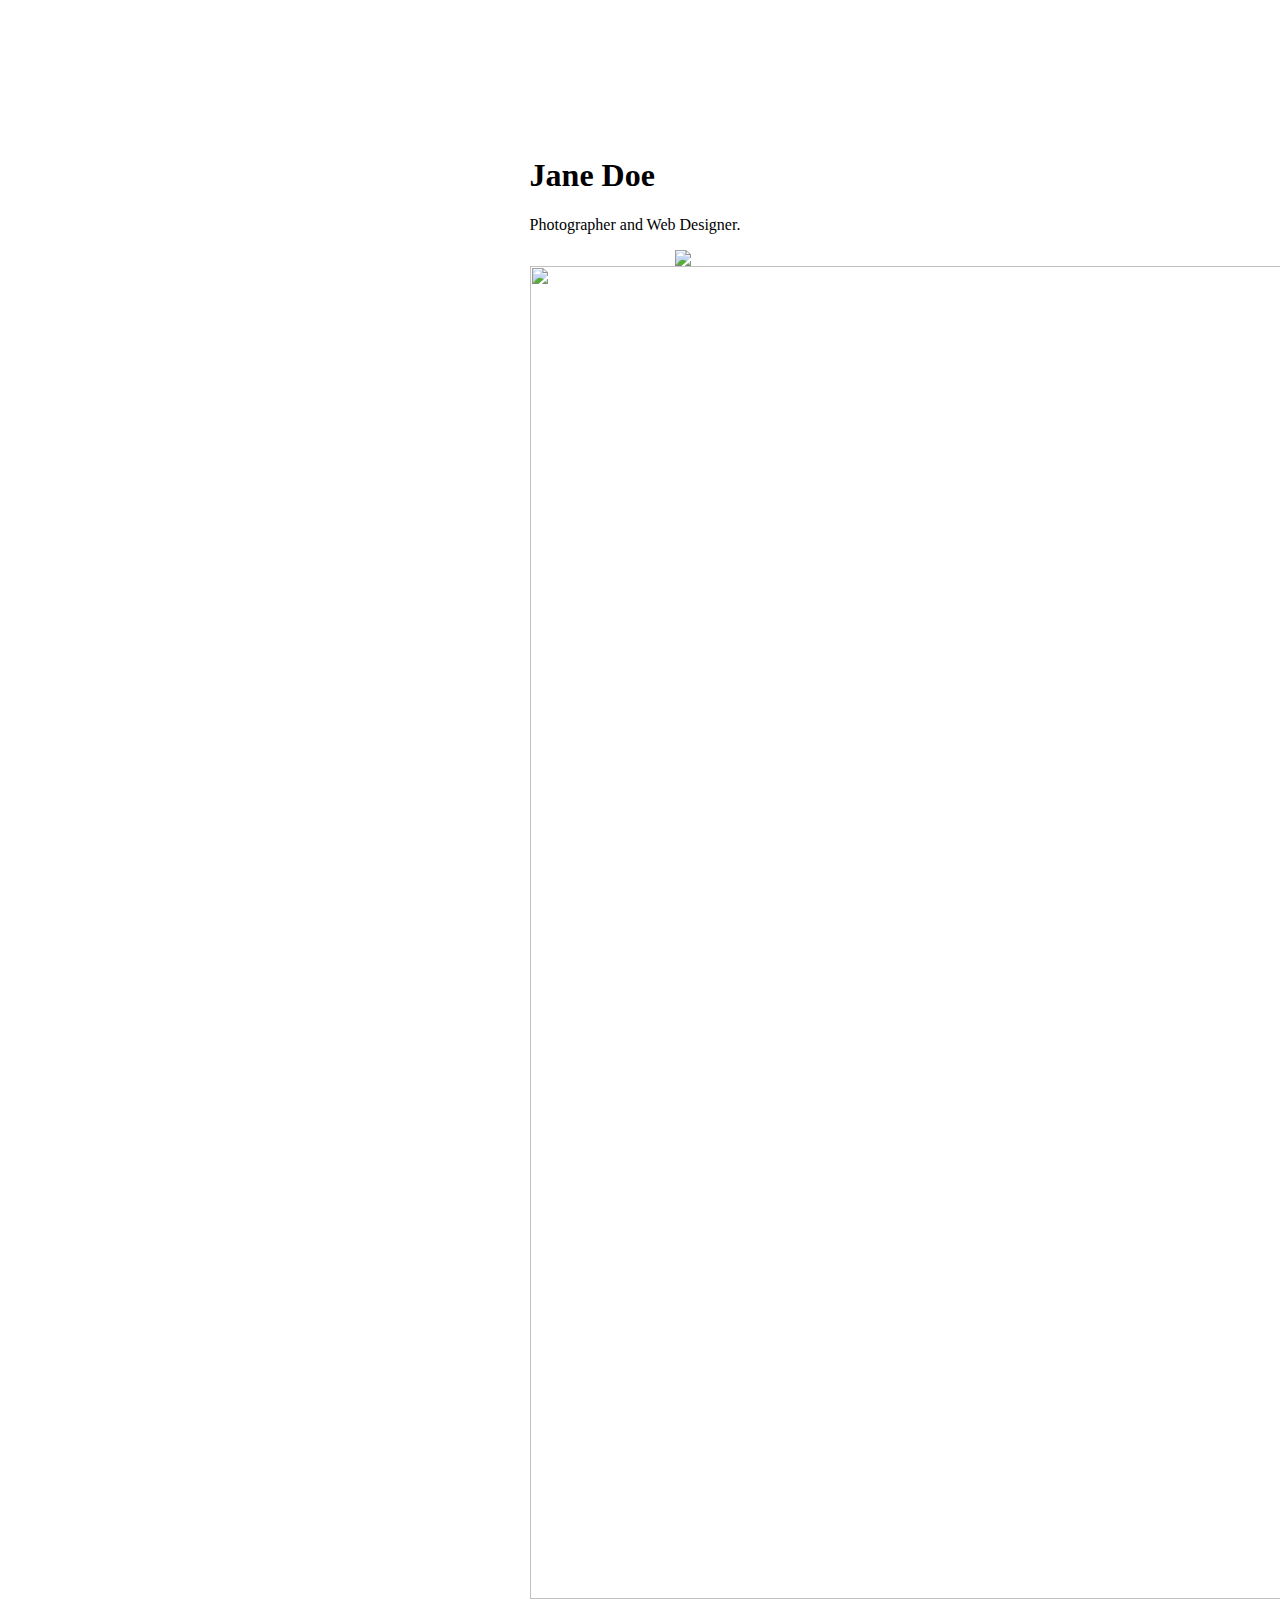
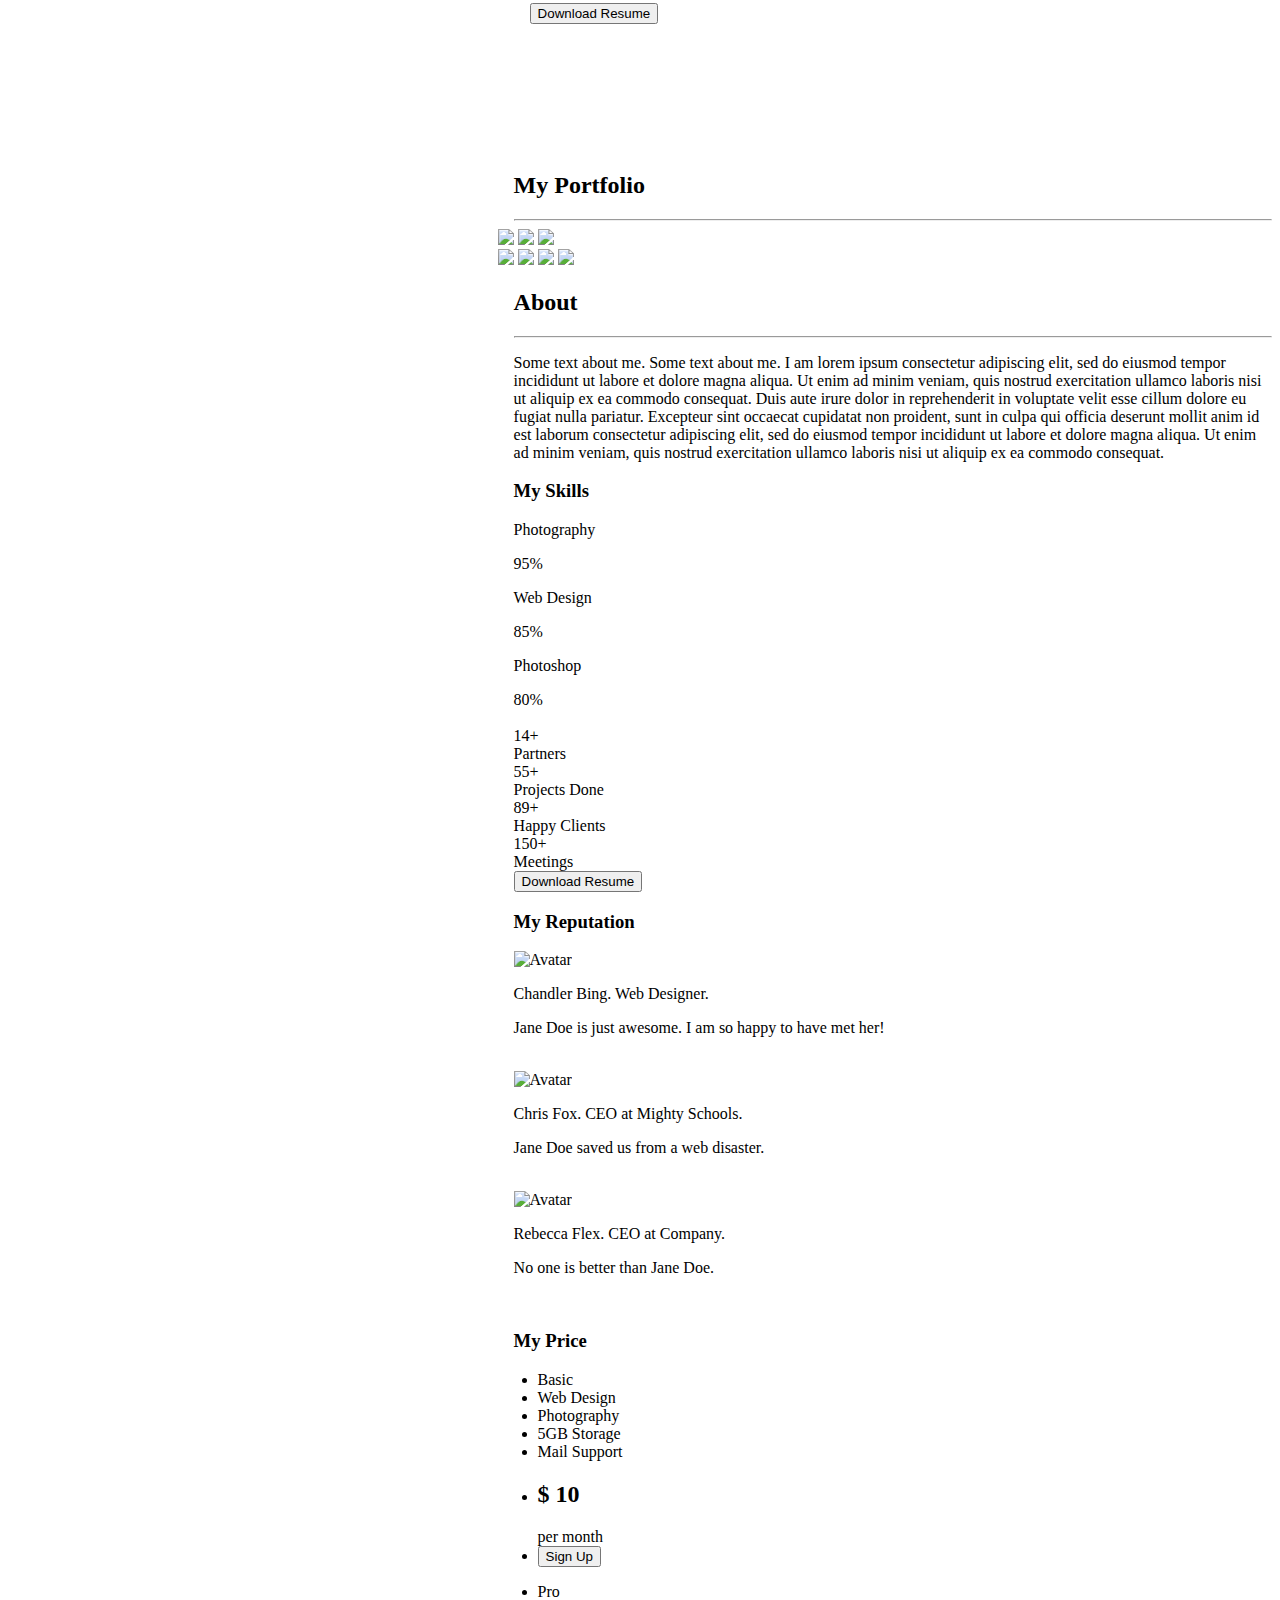
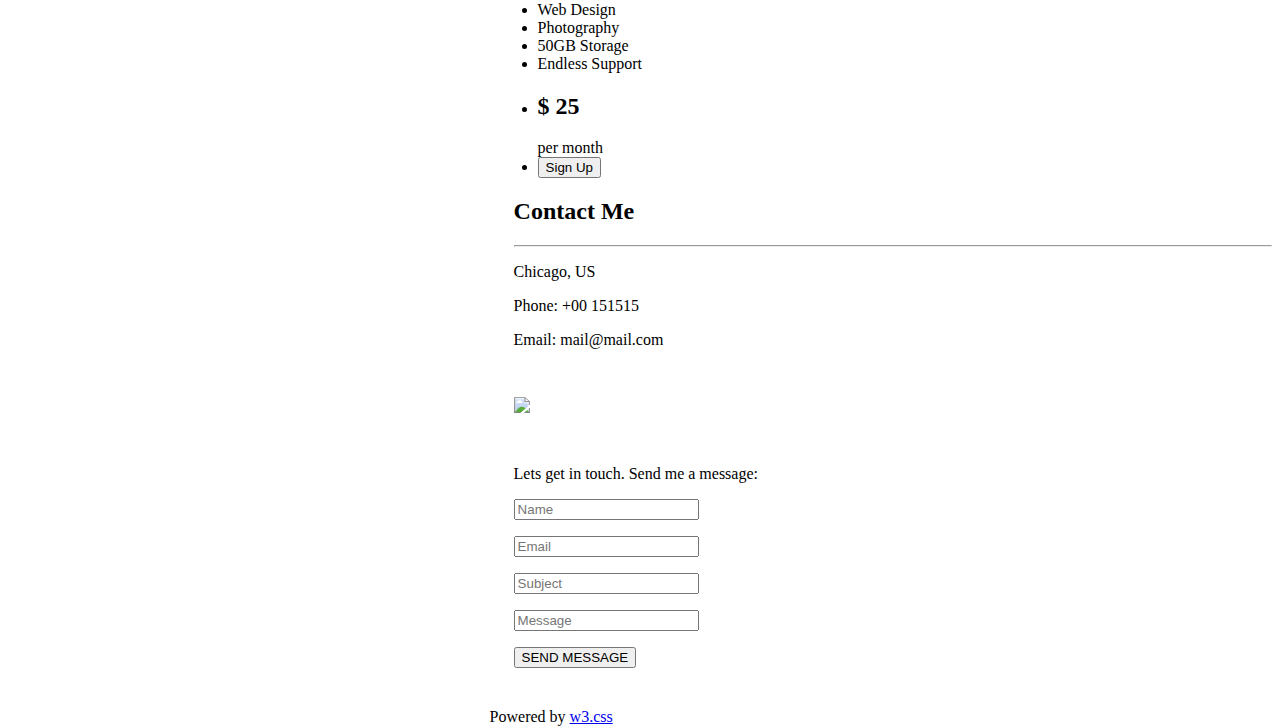
==== tega 2/index.html @ 6f9a1cba "Add files via upload" ====
<!DOCTYPE html>
<html lang="en">
<head>
    <meta charset="UTF-8">
    <meta name="viewport" content="width=device-width, initial-scale=1.0">
    <title>Document</title>
</head>
<body>
    <!-- Sidebar with image -->
<nav class="w3-sidebar w3-hide-medium w3-hide-small" style="width:40%">
    <div class="bgimg"></div>
  </nav>
  
  <!-- Hidden Sidebar (reveals when clicked on menu icon)-->
  <nav class="w3-sidebar w3-black w3-animate-right w3-xxlarge" style="display:none;padding-top:150px;right:0;z-index:2" id="mySidebar">
    <a href="javascript:void(0)" onclick="closeNav()" class="w3-button w3-black w3-xxxlarge w3-display-topright" style="padding:0 12px;">
      <i class="fa fa-remove"></i>
    </a>
    <div class="w3-bar-block w3-center">
      <a href="#" class="w3-bar-item w3-button w3-text-grey w3-hover-black" onclick="closeNav()">Home</a>
      <a href="#portfolio" class="w3-bar-item w3-button w3-text-grey w3-hover-black" onclick="closeNav()">Portfolio</a>
      <a href="#about" class="w3-bar-item w3-button w3-text-grey w3-hover-black" onclick="closeNav()">About</a>
      <a href="#contact" class="w3-bar-item w3-button w3-text-grey w3-hover-black" onclick="closeNav()">Contact</a>
    </div>
  </nav>
  
  <!-- Page Content -->
  <div class="w3-main w3-padding-large" style="margin-left:40%">
  
    <!-- Menu icon to open sidebar -->
    <span class="w3-button w3-top w3-white w3-xxlarge w3-text-grey w3-hover-text-black" style="width:auto;right:0;" onclick="openNav()"><i class="fa fa-bars"></i></span>
  
    <!-- Header -->
    <header class="w3-container w3-center" style="padding:128px 16px" id="home">
      <h1 class="w3-jumbo"><b>Jane Doe</b></h1>
      <p>Photographer and Web Designer.</p>
      <img src="/w3images/profile_girl.jpg" class="w3-image w3-hide-large w3-hide-small w3-round" style="display:block;width:60%;margin:auto;">
      <img src="/w3images/profile_girl.jpg" class="w3-image w3-hide-large w3-hide-medium w3-round" width="1000" height="1333">
      <button class="w3-button w3-light-grey w3-padding-large w3-margin-top">
        <i class="fa fa-download"></i> Download Resume
      </button>
    </header>
  
    <!-- Portfolio Section -->
    <div class="w3-padding-32 w3-content" id="portfolio">
      <h2 class="w3-text-grey">My Portfolio</h2>
      <hr class="w3-opacity">
  
      <!-- Grid for photos -->
      <div class="w3-row-padding" style="margin:0 -16px">
        <div class="w3-half">
          <img src="/w3images/wedding.jpg" style="width:100%">
          <img src="/w3images/rocks.jpg" style="width:100%">
          <img src="/w3images/sailboat.jpg" style="width:100%">
        </div>
  
        <div class="w3-half">
          <img src="/w3images/underwater.jpg" style="width:100%">
          <img src="/w3images/chef.jpg" style="width:100%">
          <img src="/w3images/wedding.jpg" style="width:100%">
          <img src="/w3images/p6.jpg" style="width:100%">
        </div>
      <!-- End photo grid -->
      </div>
    <!-- End Portfolio Section -->
    </div>
  
    <!-- About Section -->
    <div class="w3-content w3-justify w3-text-grey w3-padding-32" id="about">
      <h2>About</h2>
      <hr class="w3-opacity">
      <p>Some text about me. Some text about me. I am lorem ipsum consectetur adipiscing elit, sed do eiusmod tempor incididunt ut labore et dolore magna aliqua. Ut enim ad minim veniam, quis nostrud exercitation ullamco laboris nisi ut aliquip ex ea commodo
        consequat. Duis aute irure dolor in reprehenderit in voluptate velit esse cillum dolore eu fugiat nulla pariatur. Excepteur sint occaecat cupidatat non proident, sunt in culpa qui officia deserunt mollit anim id est laborum consectetur adipiscing
        elit, sed do eiusmod tempor incididunt ut labore et dolore magna aliqua. Ut enim ad minim veniam, quis nostrud exercitation ullamco laboris nisi ut aliquip ex ea commodo consequat.
      </p>
      <h3 class="w3-padding-16">My Skills</h3>
      <p class="w3-wide">Photography</p>
      <div class="w3-light-grey">
        <div class="w3-container w3-center w3-padding-small w3-dark-grey" style="width:95%">95%</div>
      </div>
      <p class="w3-wide">Web Design</p>
      <div class="w3-light-grey">
        <div class="w3-container w3-center w3-padding-small w3-dark-grey" style="width:85%">85%</div>
      </div>
      <p class="w3-wide">Photoshop</p>
      <div class="w3-light-grey">
        <div class="w3-container w3-center w3-padding-small w3-dark-grey" style="width:80%">80%</div>
      </div><br>
  
      <div class="w3-row w3-center w3-dark-grey w3-padding-16 w3-section">
        <div class="w3-quarter w3-section">
          <span class="w3-xlarge">14+</span><br>
          Partners
        </div>
        <div class="w3-quarter w3-section">
          <span class="w3-xlarge">55+</span><br>
          Projects Done
        </div>
        <div class="w3-quarter w3-section">
          <span class="w3-xlarge">89+</span><br>
          Happy Clients
        </div>
        <div class="w3-quarter w3-section">
          <span class="w3-xlarge">150+</span><br>
          Meetings
        </div>
      </div>
  
      <button class="w3-button w3-light-grey w3-padding-large w3-section">
        <i class="fa fa-download"></i> Download Resume
      </button>
  
      <!-- Testimonials -->
      <h3 class="w3-padding-24">My Reputation</h3>
      <img src="/w3images/avatar_smoke.jpg" alt="Avatar" class="w3-left w3-circle w3-margin-right" style="width:80px">
      <p><span class="w3-large w3-text-black w3-margin-right">Chandler Bing.</span> Web Designer.</p>
      <p>Jane Doe is just awesome. I am so happy to have met her!</p><br>
     
      <img src="/w3images/bandmember.jpg" alt="Avatar" class="w3-left w3-circle w3-margin-right" style="width:80px">
      <p><span class="w3-large w3-text-black w3-margin-right">Chris Fox.</span> CEO at Mighty Schools.</p>
      <p>Jane Doe saved us from a web disaster.</p><br>
      
      <img src="/w3images/avatar_g2.jpg" alt="Avatar" class="w3-left w3-circle w3-margin-right" style="width:80px">
      <p><span class="w3-large w3-text-black w3-margin-right">Rebecca Flex.</span> CEO at Company.</p>
      <p>No one is better than Jane Doe.</p><br>
      
      <!-- Grid for pricing tables -->
      <h3 class="w3-padding-16">My Price</h3>
      <div class="w3-row-padding" style="margin:0 -16px">
        <div class="w3-half w3-margin-bottom">
          <ul class="w3-ul w3-center w3-card w3-hover-shadow">
            <li class="w3-dark-grey w3-xlarge w3-padding-32">Basic</li>
            <li class="w3-padding-16">Web Design</li>
            <li class="w3-padding-16">Photography</li>
            <li class="w3-padding-16">5GB Storage</li>
            <li class="w3-padding-16">Mail Support</li>
            <li class="w3-padding-16">
              <h2>$ 10</h2>
              <span class="w3-opacity">per month</span>
            </li>
            <li class="w3-light-grey w3-padding-24">
              <button class="w3-button w3-white w3-padding-large w3-hover-black">Sign Up</button>
            </li>
          </ul>
        </div>
  
        <div class="w3-half">
          <ul class="w3-ul w3-center w3-card w3-hover-shadow">
            <li class="w3-black w3-xlarge w3-padding-32">Pro</li>
            <li class="w3-padding-16">Web Design</li>
            <li class="w3-padding-16">Photography</li>
            <li class="w3-padding-16">50GB Storage</li>
            <li class="w3-padding-16">Endless Support</li>
            <li class="w3-padding-16">
              <h2>$ 25</h2>
              <span class="w3-opacity">per month</span>
            </li>
            <li class="w3-light-grey w3-padding-24">
              <button class="w3-button w3-white w3-padding-large w3-hover-black">Sign Up</button>
            </li>
          </ul>
        </div>
      <!-- End Grid/Pricing tables -->
      </div>
      
    <!-- End About Section -->
    </div>
  
    <!-- Contact Section -->
    <div class="w3-padding-32 w3-content w3-text-grey" id="contact" style="margin-bottom:64px">
      <h2>Contact Me</h2>
      <hr class="w3-opacity">
  
      <div class="w3-section">
        <p><i class="fa fa-map-marker fa-fw w3-xxlarge w3-margin-right"></i> Chicago, US</p>
        <p><i class="fa fa-phone fa-fw w3-xxlarge w3-margin-right"></i> Phone: +00 151515</p>
        <p><i class="fa fa-envelope fa-fw w3-xxlarge w3-margin-right"> </i> Email: mail@mail.com</p>
      </div>
      
      <!-- Image of location/map -->
      <img src="/w3images/map.jpg" class="w3-image w3-greyscale" style="width:100%;margin:32px 0">
     
      <p>Lets get in touch. Send me a message:</p>
      <form action="/action_page.php" target="_blank">
        <p><input class="w3-input w3-padding-16 w3-border" type="text" placeholder="Name" required name="Name"></p>
        <p><input class="w3-input w3-padding-16 w3-border" type="text" placeholder="Email" required name="Email"></p>
        <p><input class="w3-input w3-padding-16 w3-border" type="text" placeholder="Subject" required name="Subject"></p>
        <p><input class="w3-input w3-padding-16 w3-border" type="text" placeholder="Message" required name="Message"></p>
        <p>
          <button class="w3-button w3-light-grey w3-padding-large" type="submit">
            <i class="fa fa-paper-plane"></i> SEND MESSAGE
          </button>
        </p>
      </form>
    <!-- End Contact Section -->
    </div>  
    
    <!-- Footer -->
    <footer class="w3-container w3-padding-64 w3-light-grey w3-center w3-opacity w3-xlarge" style="margin:-24px">
      <i class="fa fa-facebook-official w3-hover-opacity"></i>
      <i class="fa fa-instagram w3-hover-opacity"></i>
      <i class="fa fa-snapchat w3-hover-opacity"></i>
      <i class="fa fa-pinterest-p w3-hover-opacity"></i>
      <i class="fa fa-twitter w3-hover-opacity"></i>
      <i class="fa fa-linkedin w3-hover-opacity"></i>
      <p class="w3-medium">Powered by <a href="https://www.w3schools.com/w3css/default.asp" target="_blank" class="w3-hover-text-green">w3.css</a></p>
    <!-- End footer -->
    </footer>
    
  <!-- END PAGE CONTENT -->
  </div>
  
  <script>
  // Open and close sidebar
  function openNav() {
    document.getElementById("mySidebar").style.width = "60%";
    document.getElementById("mySidebar").style.display = "block";
  }
  
  function closeNav() {
    document.getElementById("mySidebar").style.display = "none";
  }
  </script>
</body>
</html>
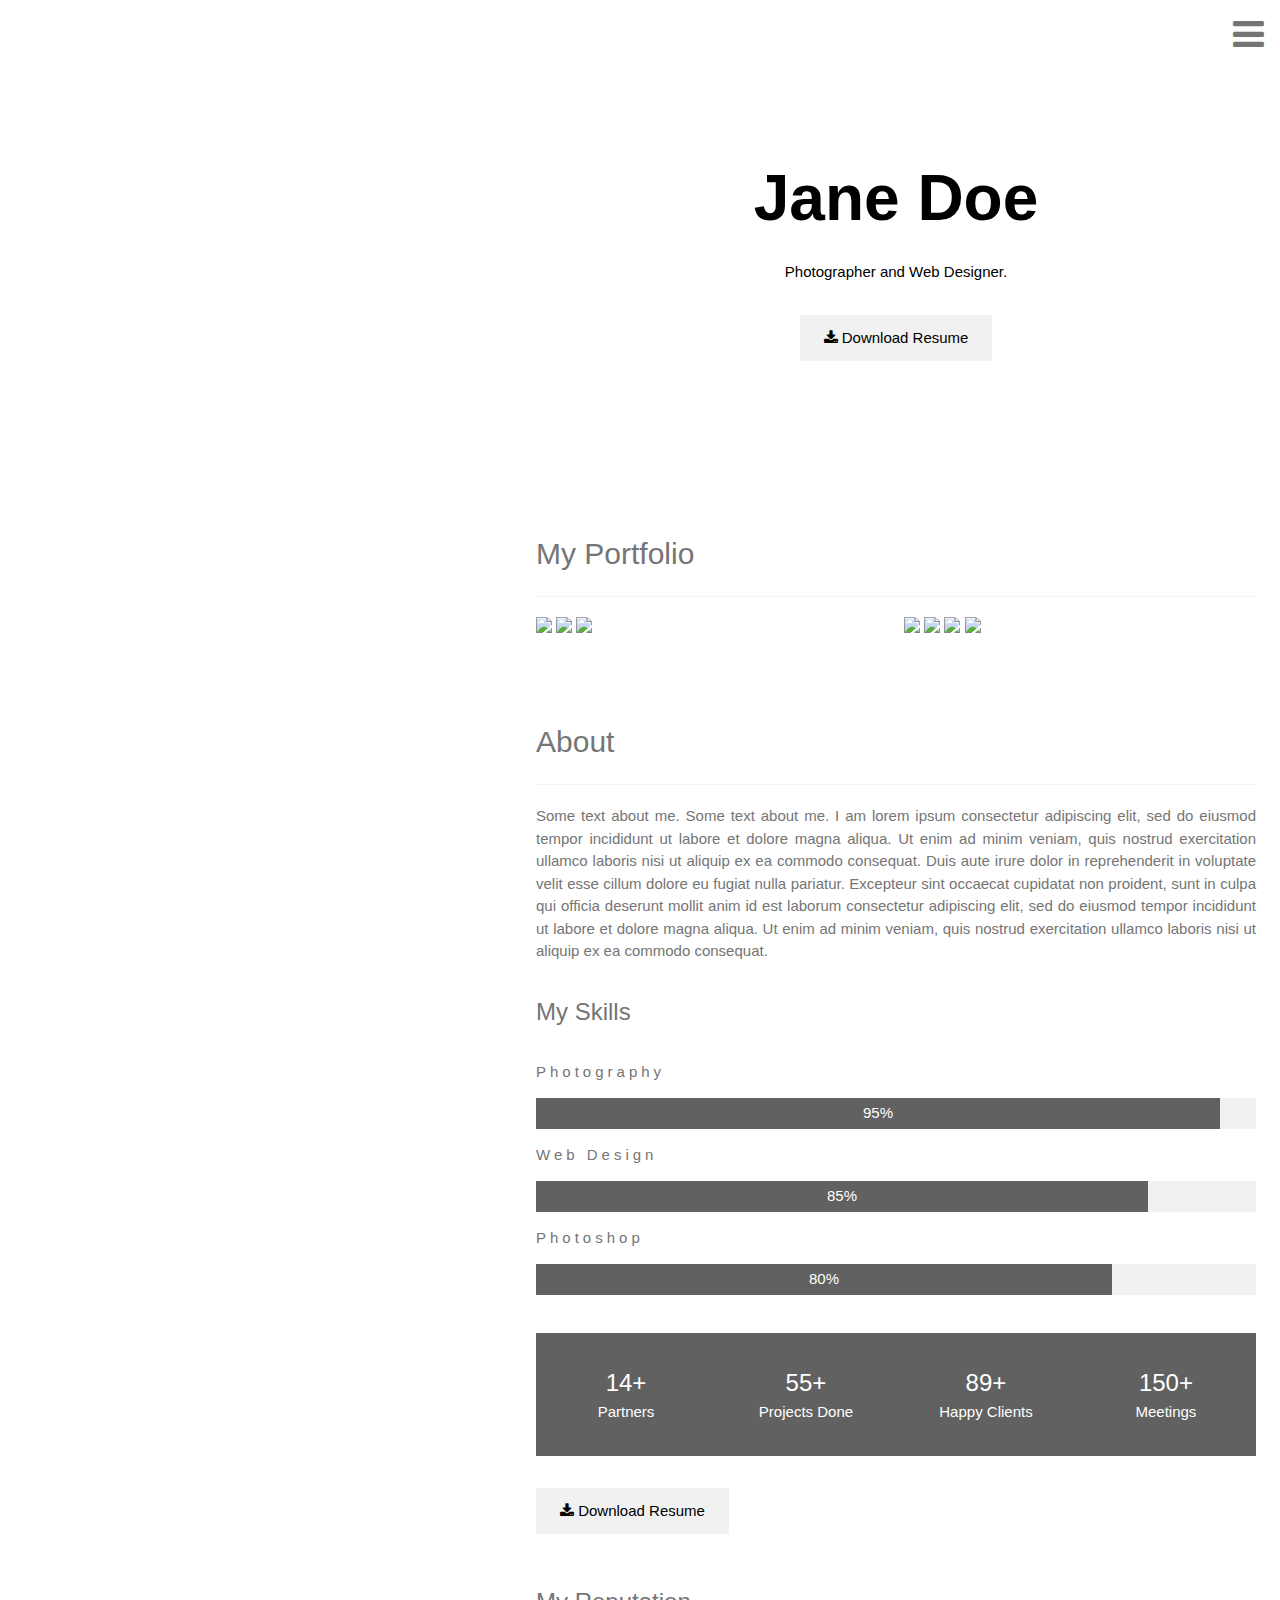
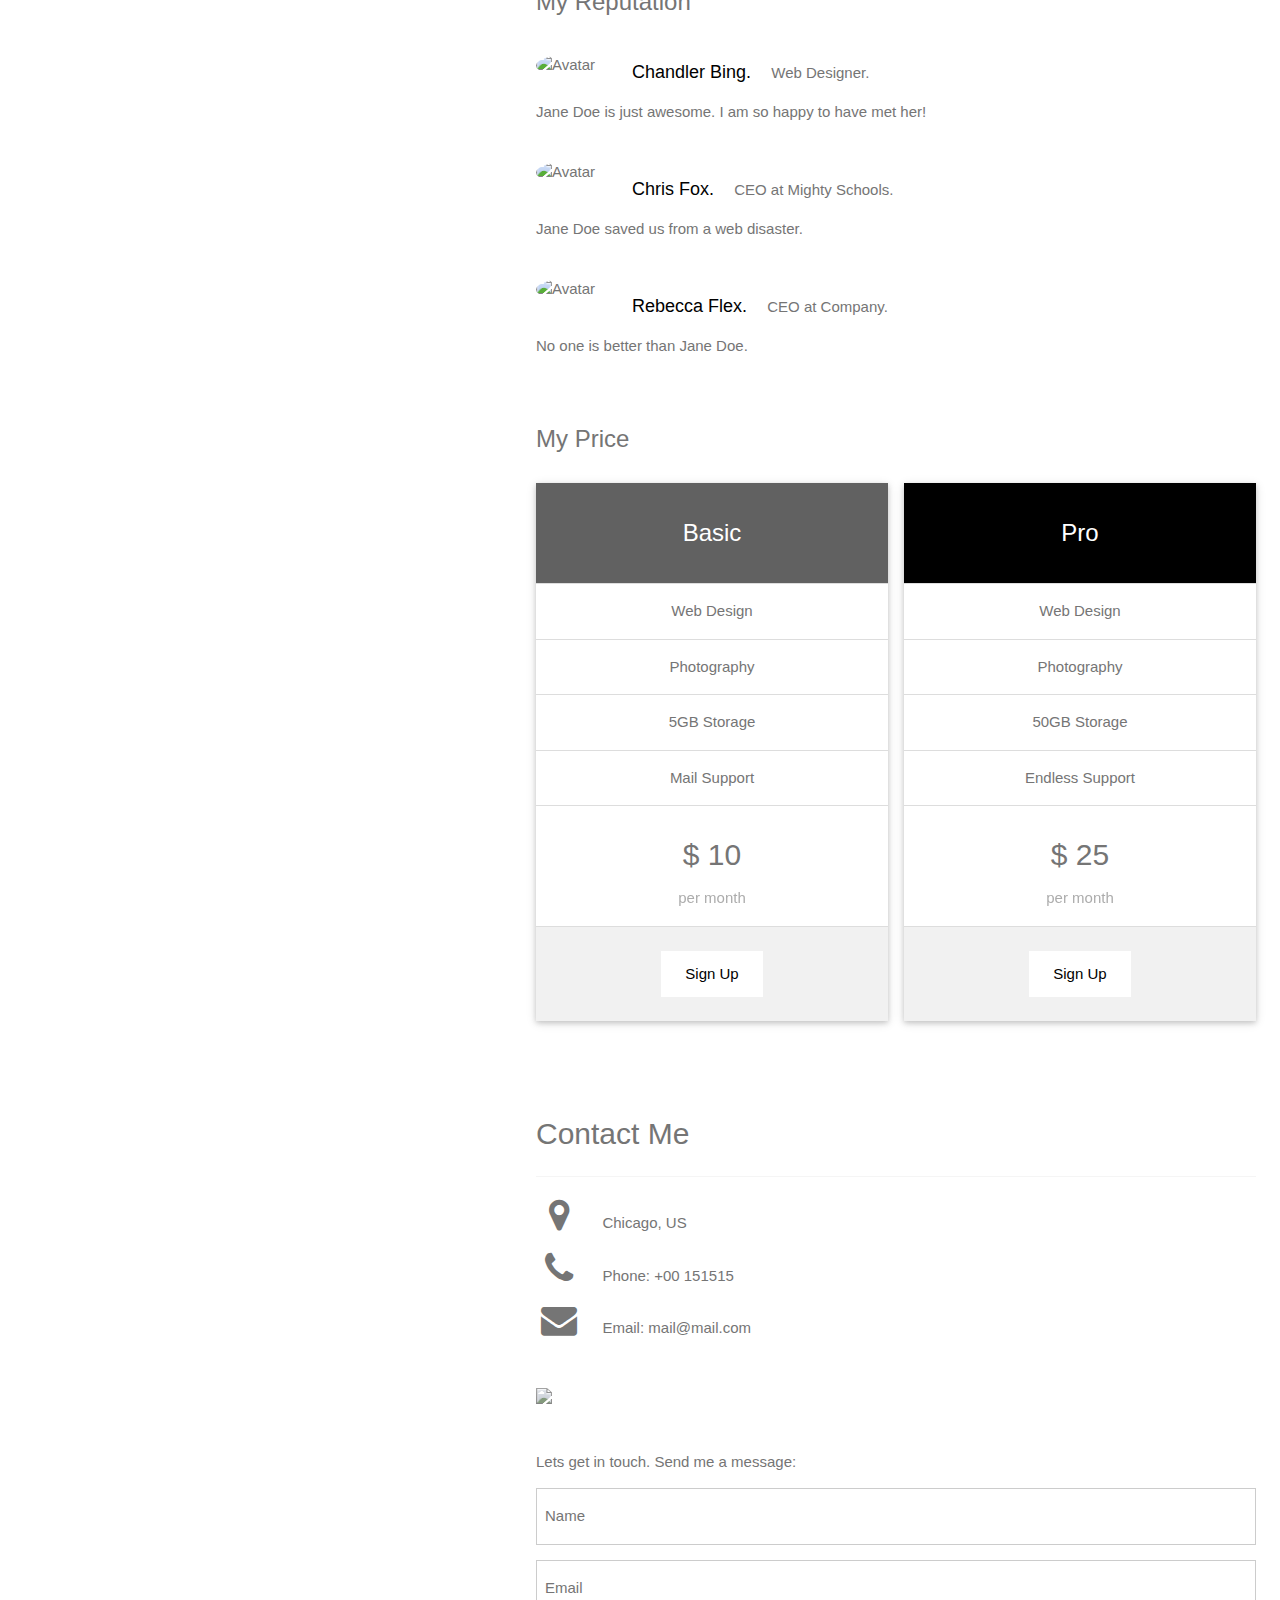
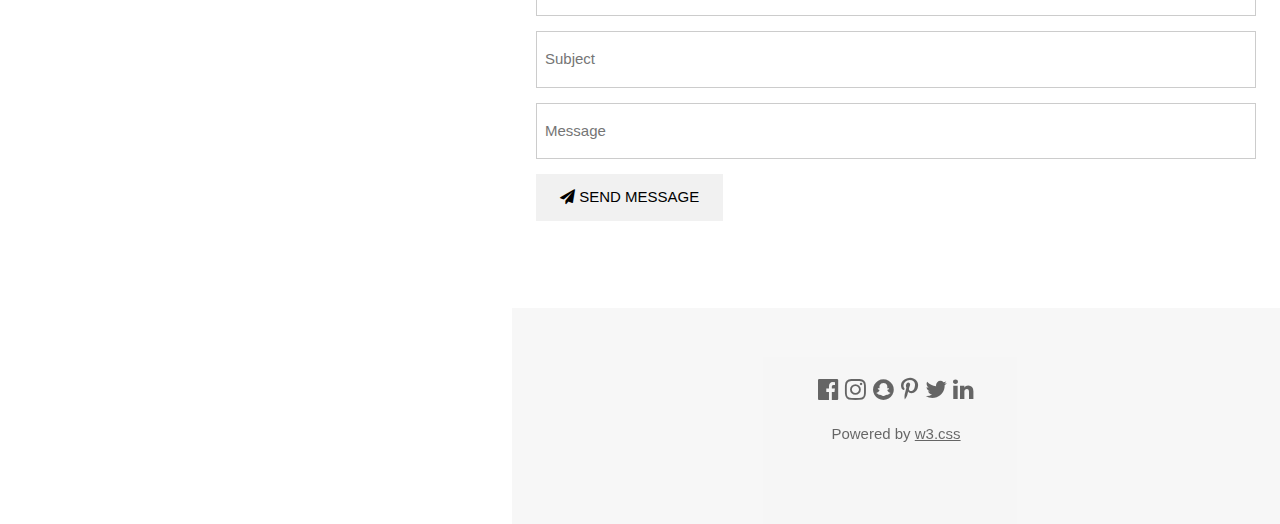
==== commit 2abc9648: "update" ====
--- a/tega 2/index.html
+++ b/tega 2/index.html
@@ -4,6 +4,10 @@
     <meta charset="UTF-8">
     <meta name="viewport" content="width=device-width, initial-scale=1.0">
     <title>Document</title>
+    <link rel="stylesheet" href="main.css">
+    <link rel="stylesheet" href="https://www.w3schools.com/w3css/4/w3.css">
+    <link rel="stylesheet" href="https://fonts.googleapis.com/css?family=Montserrat">
+    <link rel="stylesheet" href="https://cdnjs.cloudflare.com/ajax/libs/font-awesome/4.7.0/css/font-awesome.min.css">
 </head>
 <body>
     <!-- Sidebar with image -->
--- a/tega 2/main.css
+++ b/tega 2/main.css
@@ -0,0 +1,10 @@
+
+body, h1,h2,h3,h4,h5,h6 {font-family: "Montserrat", sans-serif}
+.w3-row-padding img {margin-bottom: 12px}
+.bgimg {
+  background-position: center;
+  background-repeat: no-repeat;
+  background-size: cover;
+  background-image: url('/w3images/profile_girl.jpg');
+  min-height: 100%;
+}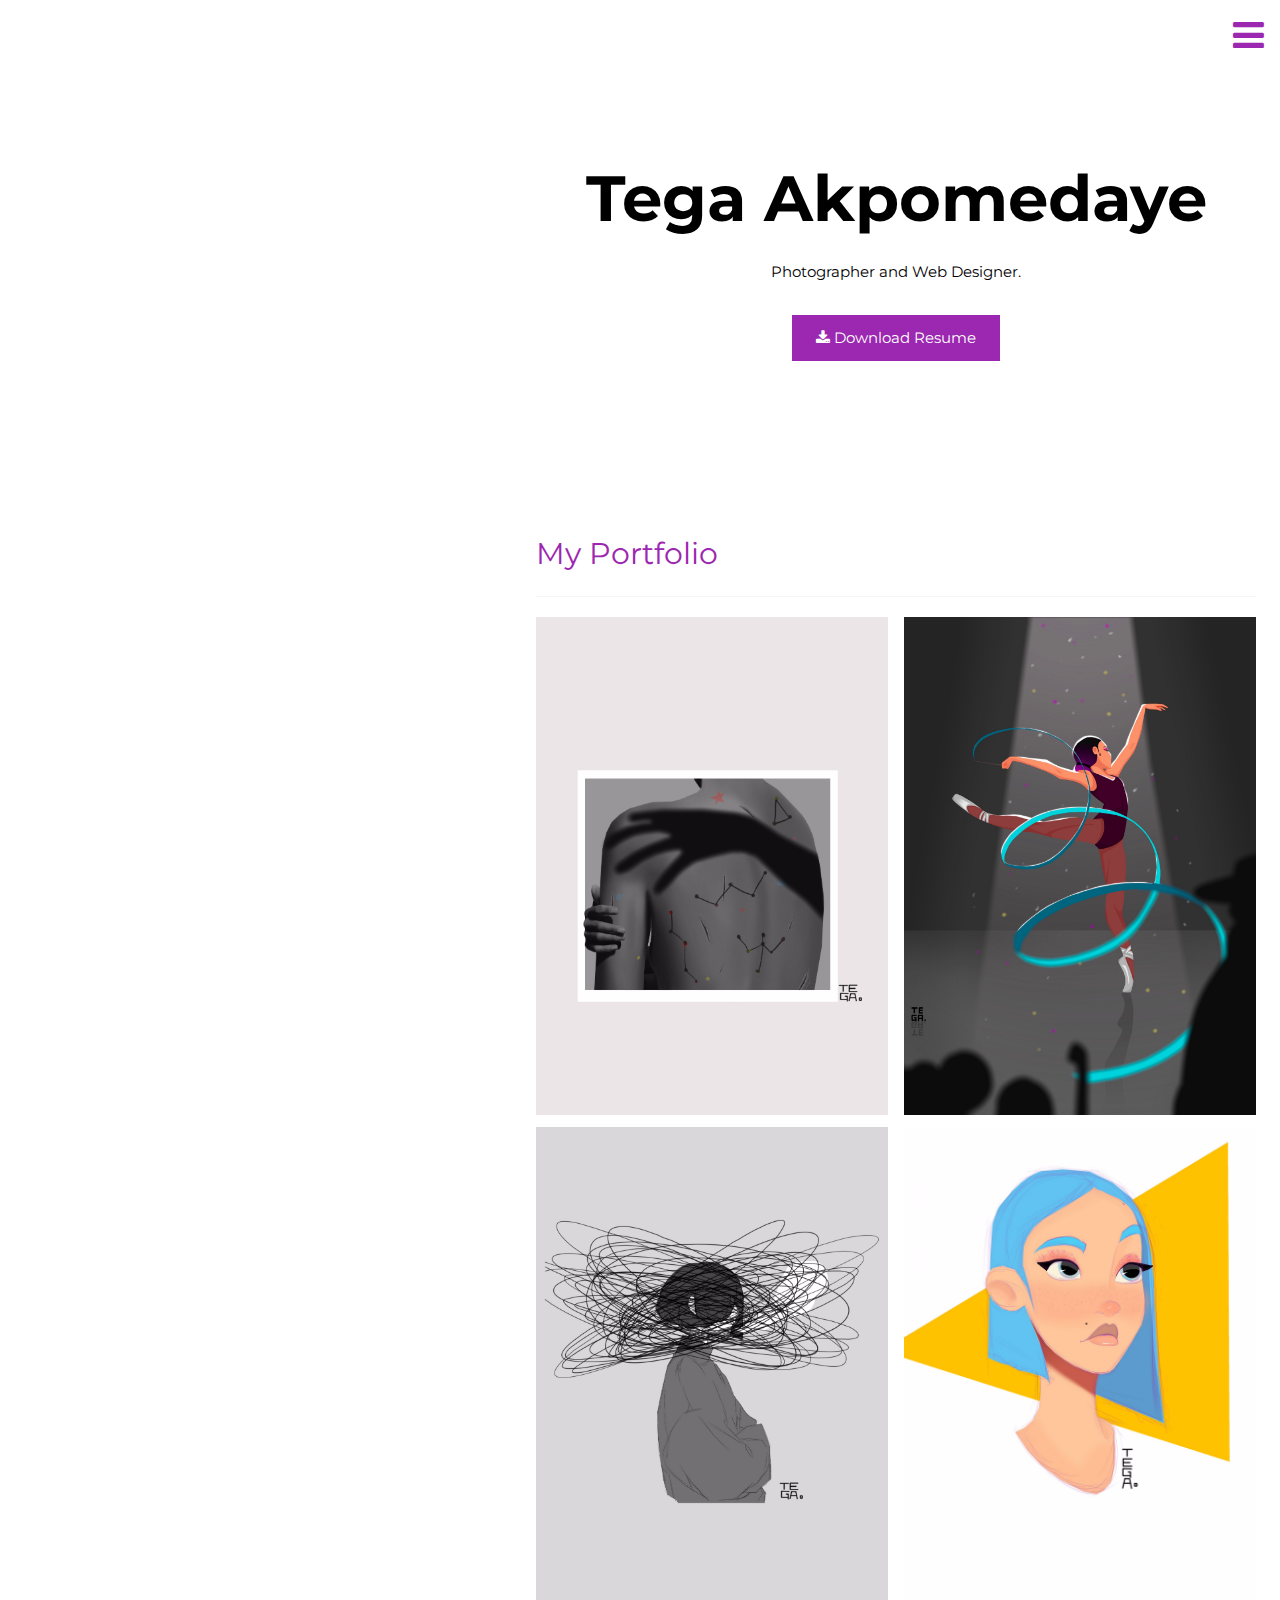
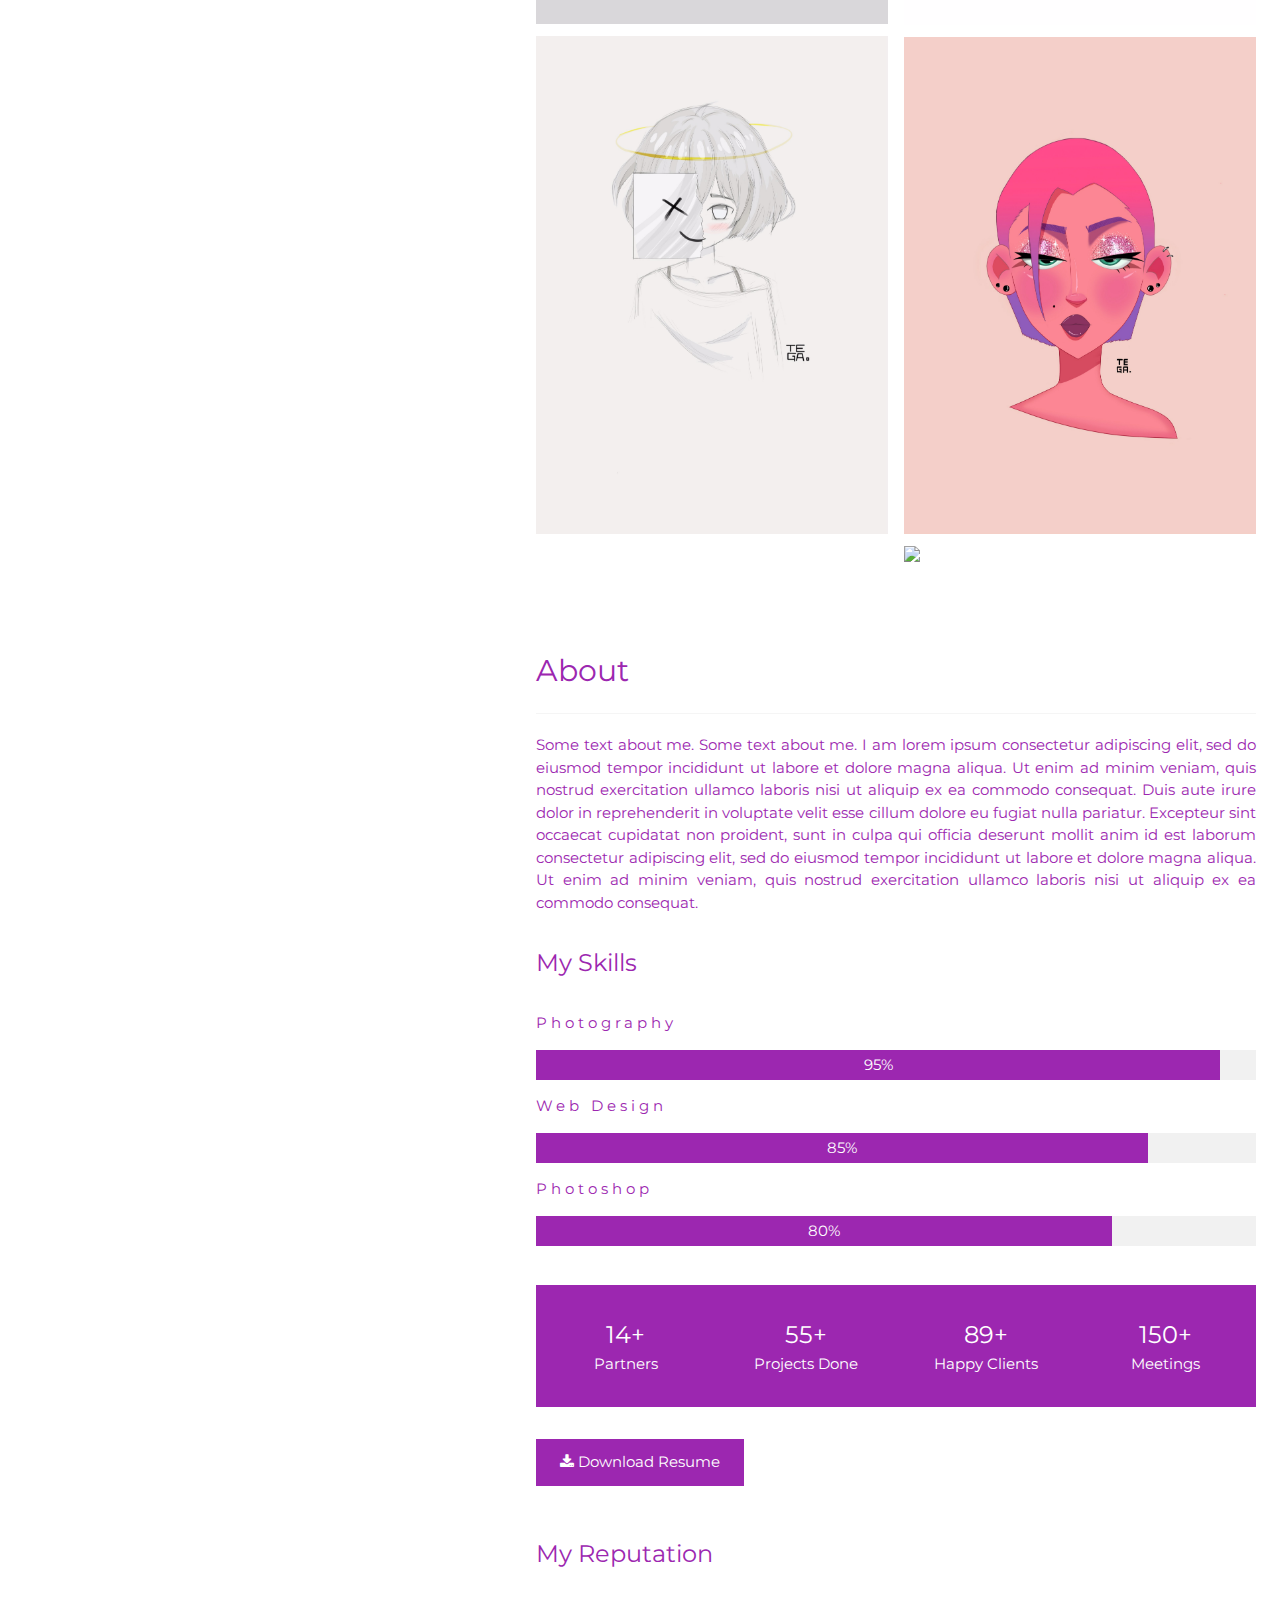
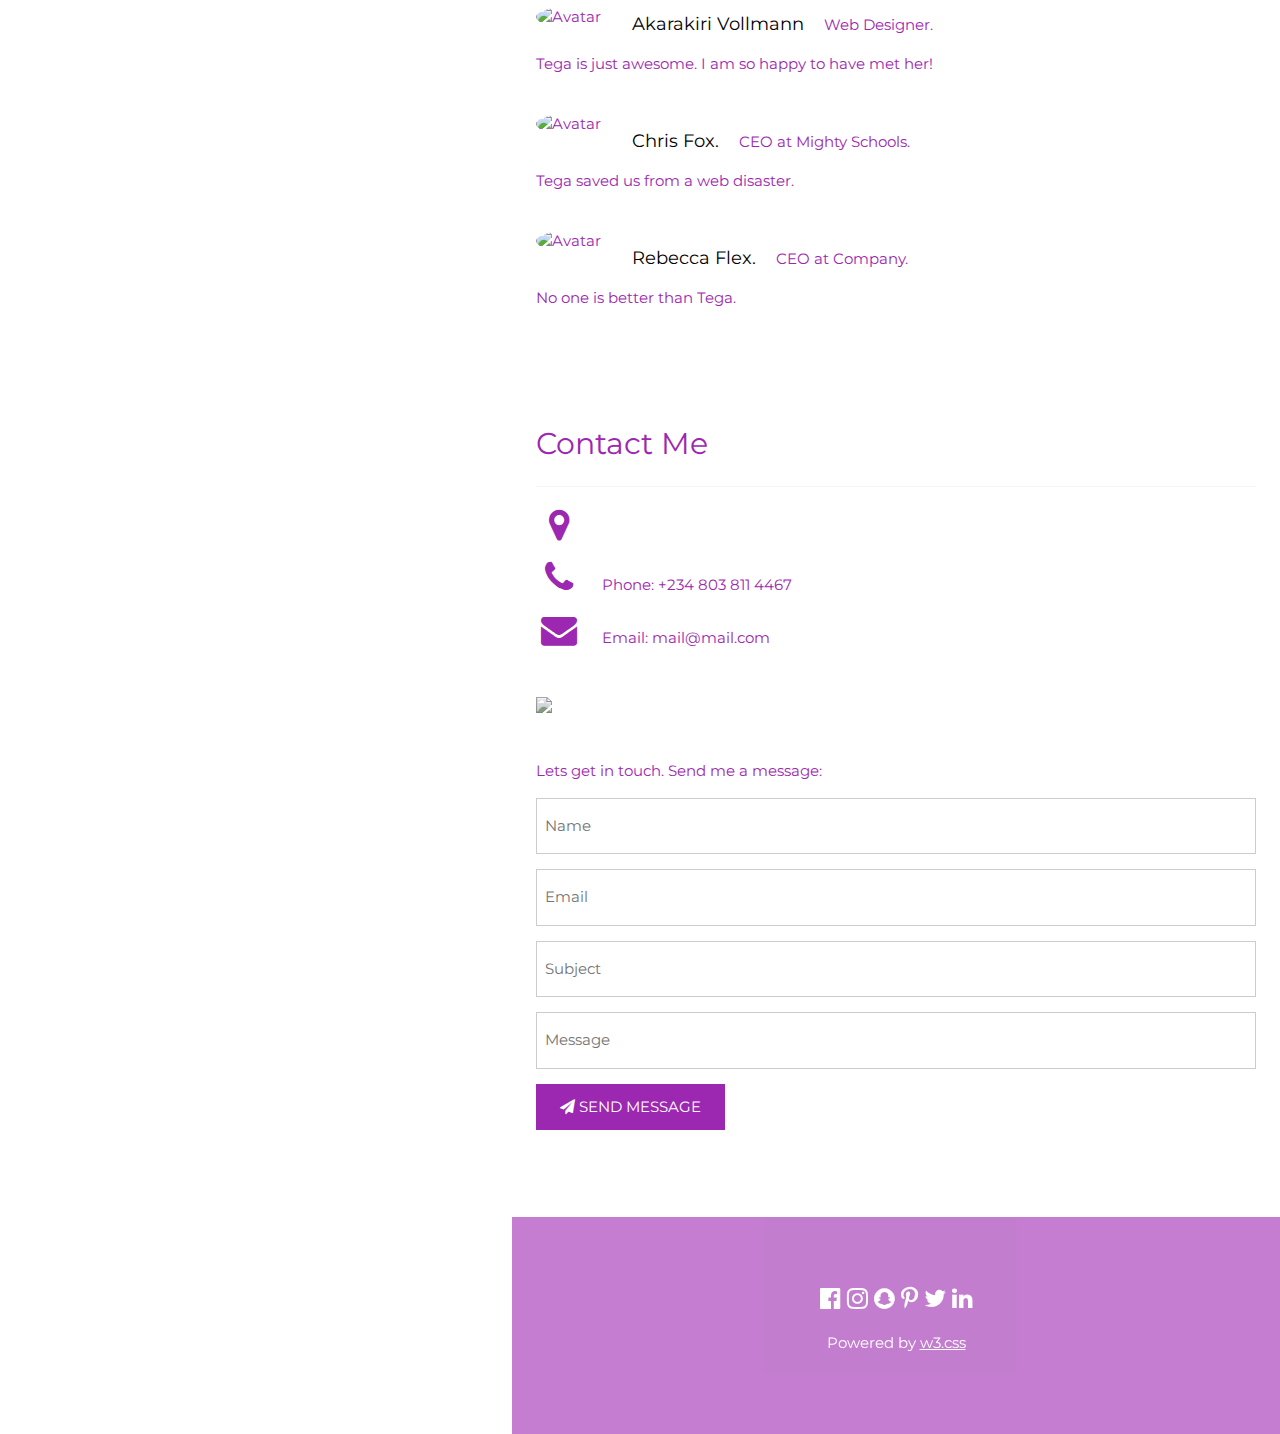
==== commit 48ff04ae: "update" ====
--- a/tega 2/index.html
+++ b/tega 2/index.html
@@ -1,229 +1,200 @@
+
 <!DOCTYPE html>
-<html lang="en">
-<head>
-    <meta charset="UTF-8">
-    <meta name="viewport" content="width=device-width, initial-scale=1.0">
-    <title>Document</title>
-    <link rel="stylesheet" href="main.css">
-    <link rel="stylesheet" href="https://www.w3schools.com/w3css/4/w3.css">
-    <link rel="stylesheet" href="https://fonts.googleapis.com/css?family=Montserrat">
-    <link rel="stylesheet" href="https://cdnjs.cloudflare.com/ajax/libs/font-awesome/4.7.0/css/font-awesome.min.css">
-</head>
+<html>
+<title>TEGA's Portfolio</title>
+<meta charset="UTF-8">
+<meta name="viewport" content="width=device-width, initial-scale=1">
+<link rel="stylesheet" href="https://www.w3schools.com/w3css/4/w3.css">
+<link rel="stylesheet" href="https://fonts.googleapis.com/css?family=Montserrat">
+<link rel="stylesheet" href="https://cdnjs.cloudflare.com/ajax/libs/font-awesome/4.7.0/css/font-awesome.min.css">
+<style>
+body, h1,h2,h3,h4,h5,h6 {font-family: "Montserrat", sans-serif}
+.w3-row-padding img {margin-bottom: 12px}
+.bgimg {
+  background-position: center;
+  background-repeat: no-repeat;
+  background-size: cover;
+  background-image: url('../tega 1.jpg');
+  min-height: 100%;
+}
+</style>
 <body>
-    <!-- Sidebar with image -->
+
+<!-- Sidebar with image -->
 <nav class="w3-sidebar w3-hide-medium w3-hide-small" style="width:40%">
-    <div class="bgimg"></div>
-  </nav>
+  <div class="bgimg"></div>
+</nav>
+
+<!-- Hidden Sidebar (reveals when clicked on menu icon)-->
+<nav class="w3-sidebar w3-black w3-animate-right w3-xxlarge" style="display:none;padding-top:150px;right:0;z-index:2" id="mySidebar">
+  <a href="javascript:void(0)" onclick="closeNav()" class="w3-button w3-black w3-xxxlarge w3-display-topright" style="padding:0 12px;">
+    <i class="fa fa-remove"></i>
+  </a>
+  <div class="w3-bar-block w3-center">
+    <a href="#" class="w3-bar-item w3-button w3-text-purple w3-hover-black" onclick="closeNav()">Home</a>
+    <a href="#portfolio" class="w3-bar-item w3-button w3-text-purple w3-hover-black" onclick="closeNav()">Portfolio</a>
+    <a href="#about" class="w3-bar-item w3-button w3-text-purple w3-hover-black" onclick="closeNav()">About</a>
+    <a href="#contact" class="w3-bar-item w3-button w3-text-purple w3-hover-black" onclick="closeNav()">Contact</a>
+  </div>
+</nav>
+
+<!-- Page Content -->
+<div class="w3-main w3-padding-large" style="margin-left:40%">
+
+  <!-- Menu icon to open sidebar -->
+  <span class="w3-button w3-top w3-white w3-xxlarge w3-text-purple w3-hover-text-black" style="width:auto;right:0;" onclick="openNav()"><i class="fa fa-bars"></i></span>
+
+  <!-- Header -->
+  <header class="w3-container w3-center" style="padding:128px 16px" id="home">
+    <h1 class="w3-jumbo"><b>Tega Akpomedaye</b></h1>
+    <p>Photographer and Web Designer.</p>
+    <img src="/tega 1.JPG" class="w3-image w3-hide-large w3-hide-small w3-round" style="display:block;width:60%;margin:auto;">
+    <img src="/tega 1.JPG" class="w3-image w3-hide-large w3-hide-medium w3-round" width="1000" height="1333">
+    <button class="w3-button w3-purple w3-padding-large w3-margin-top">
+      <i class="fa fa-download"></i> Download Resume
+    </button>
+  </header>
+
+  <!-- Portfolio Section -->
+  <div class="w3-padding-32 w3-content" id="portfolio">
+    <h2 class="w3-text-purple">My Portfolio</h2>
+    <hr class="w3-opacity">
+
+    <!-- Grid for photos -->
+    <div class="w3-row-padding" style="margin:0 -16px">
+      <div class="w3-half">
+        <img src="/tega 3.JPG" style="width:100%">
+        <img src="/tega 4.JPG" style="width:100%">
+        <img src="/tega 5.JPG" style="width:100%">
+      </div>
+
+      <div class="w3-half">
+        <img src="/tega 7.JPG" style="width:100%">
+        <img src="/tega 8.JPG" style="width:100%">
+        <img src="/tega 9.JPG" style="width:100%">
+        <img src="/w3images/p6.jpg" style="width:100%">
+      </div>
+    <!-- End photo grid -->
+    </div>
+  <!-- End Portfolio Section -->
+  </div>
+
+  <!-- About Section -->
+  <div class="w3-content w3-justify w3-text-purple w3-padding-32" id="about">
+    <h2>About</h2>
+    <hr class="w3-opacity">
+    <p>Some text about me. Some text about me. I am lorem ipsum consectetur adipiscing elit, sed do eiusmod tempor incididunt ut labore et dolore magna aliqua. Ut enim ad minim veniam, quis nostrud exercitation ullamco laboris nisi ut aliquip ex ea commodo
+      consequat. Duis aute irure dolor in reprehenderit in voluptate velit esse cillum dolore eu fugiat nulla pariatur. Excepteur sint occaecat cupidatat non proident, sunt in culpa qui officia deserunt mollit anim id est laborum consectetur adipiscing
+      elit, sed do eiusmod tempor incididunt ut labore et dolore magna aliqua. Ut enim ad minim veniam, quis nostrud exercitation ullamco laboris nisi ut aliquip ex ea commodo consequat.
+    </p>
+    <h3 class="w3-padding-16">My Skills</h3>
+    <p class="w3-wide">Photography</p>
+    <div class="w3-light-grey">
+      <div class="w3-container w3-center w3-padding-small w3-purple" style="width:95%">95%</div>
+    </div>
+    <p class="w3-wide">Web Design</p>
+    <div class="w3-light-grey">
+      <div class="w3-container w3-center w3-padding-small w3-purple" style="width:85%">85%</div>
+    </div>
+    <p class="w3-wide">Photoshop</p>
+    <div class="w3-light-grey">
+      <div class="w3-container w3-center w3-padding-small w3-purple" style="width:80%">80%</div>
+    </div><br>
+
+    <div class="w3-row w3-center w3-purple w3-padding-16 w3-section">
+      <div class="w3-quarter w3-section">
+        <span class="w3-xlarge">14+</span><br>
+        Partners
+      </div>
+      <div class="w3-quarter w3-section">
+        <span class="w3-xlarge">55+</span><br>
+        Projects Done
+      </div>
+      <div class="w3-quarter w3-section">
+        <span class="w3-xlarge">89+</span><br>
+        Happy Clients
+      </div>
+      <div class="w3-quarter w3-section">
+        <span class="w3-xlarge">150+</span><br>
+        Meetings
+      </div>
+    </div>
+
+    <button class="w3-button w3-purple w3-padding-large w3-section">
+      <i class="fa fa-download"></i> Download Resume
+    </button>
+
+    <!-- Testimonials -->
+    <h3 class="w3-padding-24">My Reputation</h3>
+    <img src="/w3images/avatar_smoke.jpg" alt="Avatar" class="w3-left w3-circle w3-margin-right" style="width:80px">
+    <p><span class="w3-large w3-text-black w3-margin-right">Akarakiri Vollmann</span> Web Designer.</p>
+    <p>Tega is just awesome. I am so happy to have met her!</p><br>
+   
+    <img src="/w3images/bandmember.jpg" alt="Avatar" class="w3-left w3-circle w3-margin-right" style="width:80px">
+    <p><span class="w3-large w3-text-black w3-margin-right">Chris Fox.</span> CEO at Mighty Schools.</p>
+    <p>Tega saved us from a web disaster.</p><br>
+    
+    <img src="/w3images/avatar_g2.jpg" alt="Avatar" class="w3-left w3-circle w3-margin-right" style="width:80px">
+    <p><span class="w3-large w3-text-black w3-margin-right">Rebecca Flex.</span> CEO at Company.</p>
+    <p>No one is better than Tega.</p><br>
+  <!-- End About Section -->
+  </div>
+
+  <!-- Contact Section -->
+  <div class="w3-padding-32 w3-content w3-text-purple" id="contact" style="margin-bottom:64px">
+    <h2>Contact Me</h2>
+    <hr class="w3-opacity">
+
+    <div class="w3-section">
+      <p><i class="fa fa-map-marker fa-fw w3-xxlarge w3-margin-right"></i> </p>
+      <p><i class="fa fa-phone fa-fw w3-xxlarge w3-margin-right"></i> Phone: +234 803 811 4467</p>
+      <p><i class="fa fa-envelope fa-fw w3-xxlarge w3-margin-right"> </i> Email: mail@mail.com</p>
+    </div>
+    
+    <!-- Image of location/map -->
+    <img src="/w3images/map.jpg" class="w3-image w3-greyscale" style="width:100%;margin:32px 0">
+   
+    <p>Lets get in touch. Send me a message:</p>
+    <form action="/action_page.php" target="_blank">
+      <p><input class="w3-input w3-padding-16 w3-border" type="text" placeholder="Name" required name="Name"></p>
+      <p><input class="w3-input w3-padding-16 w3-border" type="text" placeholder="Email" required name="Email"></p>
+      <p><input class="w3-input w3-padding-16 w3-border" type="text" placeholder="Subject" required name="Subject"></p>
+      <p><input class="w3-input w3-padding-16 w3-border" type="text" placeholder="Message" required name="Message"></p>
+      <p>
+        <button class="w3-button w3-purple w3-padding-large" type="submit">
+          <i class="fa fa-paper-plane"></i> SEND MESSAGE
+        </button>
+      </p>
+    </form>
+  <!-- End Contact Section -->
+  </div>  
   
-  <!-- Hidden Sidebar (reveals when clicked on menu icon)-->
-  <nav class="w3-sidebar w3-black w3-animate-right w3-xxlarge" style="display:none;padding-top:150px;right:0;z-index:2" id="mySidebar">
-    <a href="javascript:void(0)" onclick="closeNav()" class="w3-button w3-black w3-xxxlarge w3-display-topright" style="padding:0 12px;">
-      <i class="fa fa-remove"></i>
-    </a>
-    <div class="w3-bar-block w3-center">
-      <a href="#" class="w3-bar-item w3-button w3-text-grey w3-hover-black" onclick="closeNav()">Home</a>
-      <a href="#portfolio" class="w3-bar-item w3-button w3-text-grey w3-hover-black" onclick="closeNav()">Portfolio</a>
-      <a href="#about" class="w3-bar-item w3-button w3-text-grey w3-hover-black" onclick="closeNav()">About</a>
-      <a href="#contact" class="w3-bar-item w3-button w3-text-grey w3-hover-black" onclick="closeNav()">Contact</a>
-    </div>
-  </nav>
+  <!-- Footer -->
+  <footer class="w3-container w3-padding-64 w3-purple w3-center w3-opacity w3-xlarge" style="margin:-24px">
+    <i class="fa fa-facebook-official w3-hover-opacity"></i>
+    <i class="fa fa-instagram w3-hover-opacity"></i>
+    <i class="fa fa-snapchat w3-hover-opacity"></i>
+    <i class="fa fa-pinterest-p w3-hover-opacity"></i>
+    <i class="fa fa-twitter w3-hover-opacity"></i>
+    <i class="fa fa-linkedin w3-hover-opacity"></i>
+    <p class="w3-medium">Powered by <a href="https://www.w3schools.com/w3css/default.asp" target="_blank" class="w3-hover-text-green">w3.css</a></p>
+  <!-- End footer -->
+  </footer>
   
-  <!-- Page Content -->
-  <div class="w3-main w3-padding-large" style="margin-left:40%">
-  
-    <!-- Menu icon to open sidebar -->
-    <span class="w3-button w3-top w3-white w3-xxlarge w3-text-grey w3-hover-text-black" style="width:auto;right:0;" onclick="openNav()"><i class="fa fa-bars"></i></span>
-  
-    <!-- Header -->
-    <header class="w3-container w3-center" style="padding:128px 16px" id="home">
-      <h1 class="w3-jumbo"><b>Jane Doe</b></h1>
-      <p>Photographer and Web Designer.</p>
-      <img src="/w3images/profile_girl.jpg" class="w3-image w3-hide-large w3-hide-small w3-round" style="display:block;width:60%;margin:auto;">
-      <img src="/w3images/profile_girl.jpg" class="w3-image w3-hide-large w3-hide-medium w3-round" width="1000" height="1333">
-      <button class="w3-button w3-light-grey w3-padding-large w3-margin-top">
-        <i class="fa fa-download"></i> Download Resume
-      </button>
-    </header>
-  
-    <!-- Portfolio Section -->
-    <div class="w3-padding-32 w3-content" id="portfolio">
-      <h2 class="w3-text-grey">My Portfolio</h2>
-      <hr class="w3-opacity">
-  
-      <!-- Grid for photos -->
-      <div class="w3-row-padding" style="margin:0 -16px">
-        <div class="w3-half">
-          <img src="/w3images/wedding.jpg" style="width:100%">
-          <img src="/w3images/rocks.jpg" style="width:100%">
-          <img src="/w3images/sailboat.jpg" style="width:100%">
-        </div>
-  
-        <div class="w3-half">
-          <img src="/w3images/underwater.jpg" style="width:100%">
-          <img src="/w3images/chef.jpg" style="width:100%">
-          <img src="/w3images/wedding.jpg" style="width:100%">
-          <img src="/w3images/p6.jpg" style="width:100%">
-        </div>
-      <!-- End photo grid -->
-      </div>
-    <!-- End Portfolio Section -->
-    </div>
-  
-    <!-- About Section -->
-    <div class="w3-content w3-justify w3-text-grey w3-padding-32" id="about">
-      <h2>About</h2>
-      <hr class="w3-opacity">
-      <p>Some text about me. Some text about me. I am lorem ipsum consectetur adipiscing elit, sed do eiusmod tempor incididunt ut labore et dolore magna aliqua. Ut enim ad minim veniam, quis nostrud exercitation ullamco laboris nisi ut aliquip ex ea commodo
-        consequat. Duis aute irure dolor in reprehenderit in voluptate velit esse cillum dolore eu fugiat nulla pariatur. Excepteur sint occaecat cupidatat non proident, sunt in culpa qui officia deserunt mollit anim id est laborum consectetur adipiscing
-        elit, sed do eiusmod tempor incididunt ut labore et dolore magna aliqua. Ut enim ad minim veniam, quis nostrud exercitation ullamco laboris nisi ut aliquip ex ea commodo consequat.
-      </p>
-      <h3 class="w3-padding-16">My Skills</h3>
-      <p class="w3-wide">Photography</p>
-      <div class="w3-light-grey">
-        <div class="w3-container w3-center w3-padding-small w3-dark-grey" style="width:95%">95%</div>
-      </div>
-      <p class="w3-wide">Web Design</p>
-      <div class="w3-light-grey">
-        <div class="w3-container w3-center w3-padding-small w3-dark-grey" style="width:85%">85%</div>
-      </div>
-      <p class="w3-wide">Photoshop</p>
-      <div class="w3-light-grey">
-        <div class="w3-container w3-center w3-padding-small w3-dark-grey" style="width:80%">80%</div>
-      </div><br>
-  
-      <div class="w3-row w3-center w3-dark-grey w3-padding-16 w3-section">
-        <div class="w3-quarter w3-section">
-          <span class="w3-xlarge">14+</span><br>
-          Partners
-        </div>
-        <div class="w3-quarter w3-section">
-          <span class="w3-xlarge">55+</span><br>
-          Projects Done
-        </div>
-        <div class="w3-quarter w3-section">
-          <span class="w3-xlarge">89+</span><br>
-          Happy Clients
-        </div>
-        <div class="w3-quarter w3-section">
-          <span class="w3-xlarge">150+</span><br>
-          Meetings
-        </div>
-      </div>
-  
-      <button class="w3-button w3-light-grey w3-padding-large w3-section">
-        <i class="fa fa-download"></i> Download Resume
-      </button>
-  
-      <!-- Testimonials -->
-      <h3 class="w3-padding-24">My Reputation</h3>
-      <img src="/w3images/avatar_smoke.jpg" alt="Avatar" class="w3-left w3-circle w3-margin-right" style="width:80px">
-      <p><span class="w3-large w3-text-black w3-margin-right">Chandler Bing.</span> Web Designer.</p>
-      <p>Jane Doe is just awesome. I am so happy to have met her!</p><br>
-     
-      <img src="/w3images/bandmember.jpg" alt="Avatar" class="w3-left w3-circle w3-margin-right" style="width:80px">
-      <p><span class="w3-large w3-text-black w3-margin-right">Chris Fox.</span> CEO at Mighty Schools.</p>
-      <p>Jane Doe saved us from a web disaster.</p><br>
-      
-      <img src="/w3images/avatar_g2.jpg" alt="Avatar" class="w3-left w3-circle w3-margin-right" style="width:80px">
-      <p><span class="w3-large w3-text-black w3-margin-right">Rebecca Flex.</span> CEO at Company.</p>
-      <p>No one is better than Jane Doe.</p><br>
-      
-      <!-- Grid for pricing tables -->
-      <h3 class="w3-padding-16">My Price</h3>
-      <div class="w3-row-padding" style="margin:0 -16px">
-        <div class="w3-half w3-margin-bottom">
-          <ul class="w3-ul w3-center w3-card w3-hover-shadow">
-            <li class="w3-dark-grey w3-xlarge w3-padding-32">Basic</li>
-            <li class="w3-padding-16">Web Design</li>
-            <li class="w3-padding-16">Photography</li>
-            <li class="w3-padding-16">5GB Storage</li>
-            <li class="w3-padding-16">Mail Support</li>
-            <li class="w3-padding-16">
-              <h2>$ 10</h2>
-              <span class="w3-opacity">per month</span>
-            </li>
-            <li class="w3-light-grey w3-padding-24">
-              <button class="w3-button w3-white w3-padding-large w3-hover-black">Sign Up</button>
-            </li>
-          </ul>
-        </div>
-  
-        <div class="w3-half">
-          <ul class="w3-ul w3-center w3-card w3-hover-shadow">
-            <li class="w3-black w3-xlarge w3-padding-32">Pro</li>
-            <li class="w3-padding-16">Web Design</li>
-            <li class="w3-padding-16">Photography</li>
-            <li class="w3-padding-16">50GB Storage</li>
-            <li class="w3-padding-16">Endless Support</li>
-            <li class="w3-padding-16">
-              <h2>$ 25</h2>
-              <span class="w3-opacity">per month</span>
-            </li>
-            <li class="w3-light-grey w3-padding-24">
-              <button class="w3-button w3-white w3-padding-large w3-hover-black">Sign Up</button>
-            </li>
-          </ul>
-        </div>
-      <!-- End Grid/Pricing tables -->
-      </div>
-      
-    <!-- End About Section -->
-    </div>
-  
-    <!-- Contact Section -->
-    <div class="w3-padding-32 w3-content w3-text-grey" id="contact" style="margin-bottom:64px">
-      <h2>Contact Me</h2>
-      <hr class="w3-opacity">
-  
-      <div class="w3-section">
-        <p><i class="fa fa-map-marker fa-fw w3-xxlarge w3-margin-right"></i> Chicago, US</p>
-        <p><i class="fa fa-phone fa-fw w3-xxlarge w3-margin-right"></i> Phone: +00 151515</p>
-        <p><i class="fa fa-envelope fa-fw w3-xxlarge w3-margin-right"> </i> Email: mail@mail.com</p>
-      </div>
-      
-      <!-- Image of location/map -->
-      <img src="/w3images/map.jpg" class="w3-image w3-greyscale" style="width:100%;margin:32px 0">
-     
-      <p>Lets get in touch. Send me a message:</p>
-      <form action="/action_page.php" target="_blank">
-        <p><input class="w3-input w3-padding-16 w3-border" type="text" placeholder="Name" required name="Name"></p>
-        <p><input class="w3-input w3-padding-16 w3-border" type="text" placeholder="Email" required name="Email"></p>
-        <p><input class="w3-input w3-padding-16 w3-border" type="text" placeholder="Subject" required name="Subject"></p>
-        <p><input class="w3-input w3-padding-16 w3-border" type="text" placeholder="Message" required name="Message"></p>
-        <p>
-          <button class="w3-button w3-light-grey w3-padding-large" type="submit">
-            <i class="fa fa-paper-plane"></i> SEND MESSAGE
-          </button>
-        </p>
-      </form>
-    <!-- End Contact Section -->
-    </div>  
-    
-    <!-- Footer -->
-    <footer class="w3-container w3-padding-64 w3-light-grey w3-center w3-opacity w3-xlarge" style="margin:-24px">
-      <i class="fa fa-facebook-official w3-hover-opacity"></i>
-      <i class="fa fa-instagram w3-hover-opacity"></i>
-      <i class="fa fa-snapchat w3-hover-opacity"></i>
-      <i class="fa fa-pinterest-p w3-hover-opacity"></i>
-      <i class="fa fa-twitter w3-hover-opacity"></i>
-      <i class="fa fa-linkedin w3-hover-opacity"></i>
-      <p class="w3-medium">Powered by <a href="https://www.w3schools.com/w3css/default.asp" target="_blank" class="w3-hover-text-green">w3.css</a></p>
-    <!-- End footer -->
-    </footer>
-    
-  <!-- END PAGE CONTENT -->
-  </div>
-  
-  <script>
-  // Open and close sidebar
-  function openNav() {
-    document.getElementById("mySidebar").style.width = "60%";
-    document.getElementById("mySidebar").style.display = "block";
-  }
-  
-  function closeNav() {
-    document.getElementById("mySidebar").style.display = "none";
-  }
-  </script>
+<!-- END PAGE CONTENT -->
+</div>
+
+<script>
+// Open and close sidebar
+function openNav() {
+  document.getElementById("mySidebar").style.width = "60%";
+  document.getElementById("mySidebar").style.display = "block";
+}
+
+function closeNav() {
+  document.getElementById("mySidebar").style.display = "none";
+}
+</script>
+
 </body>
 </html>